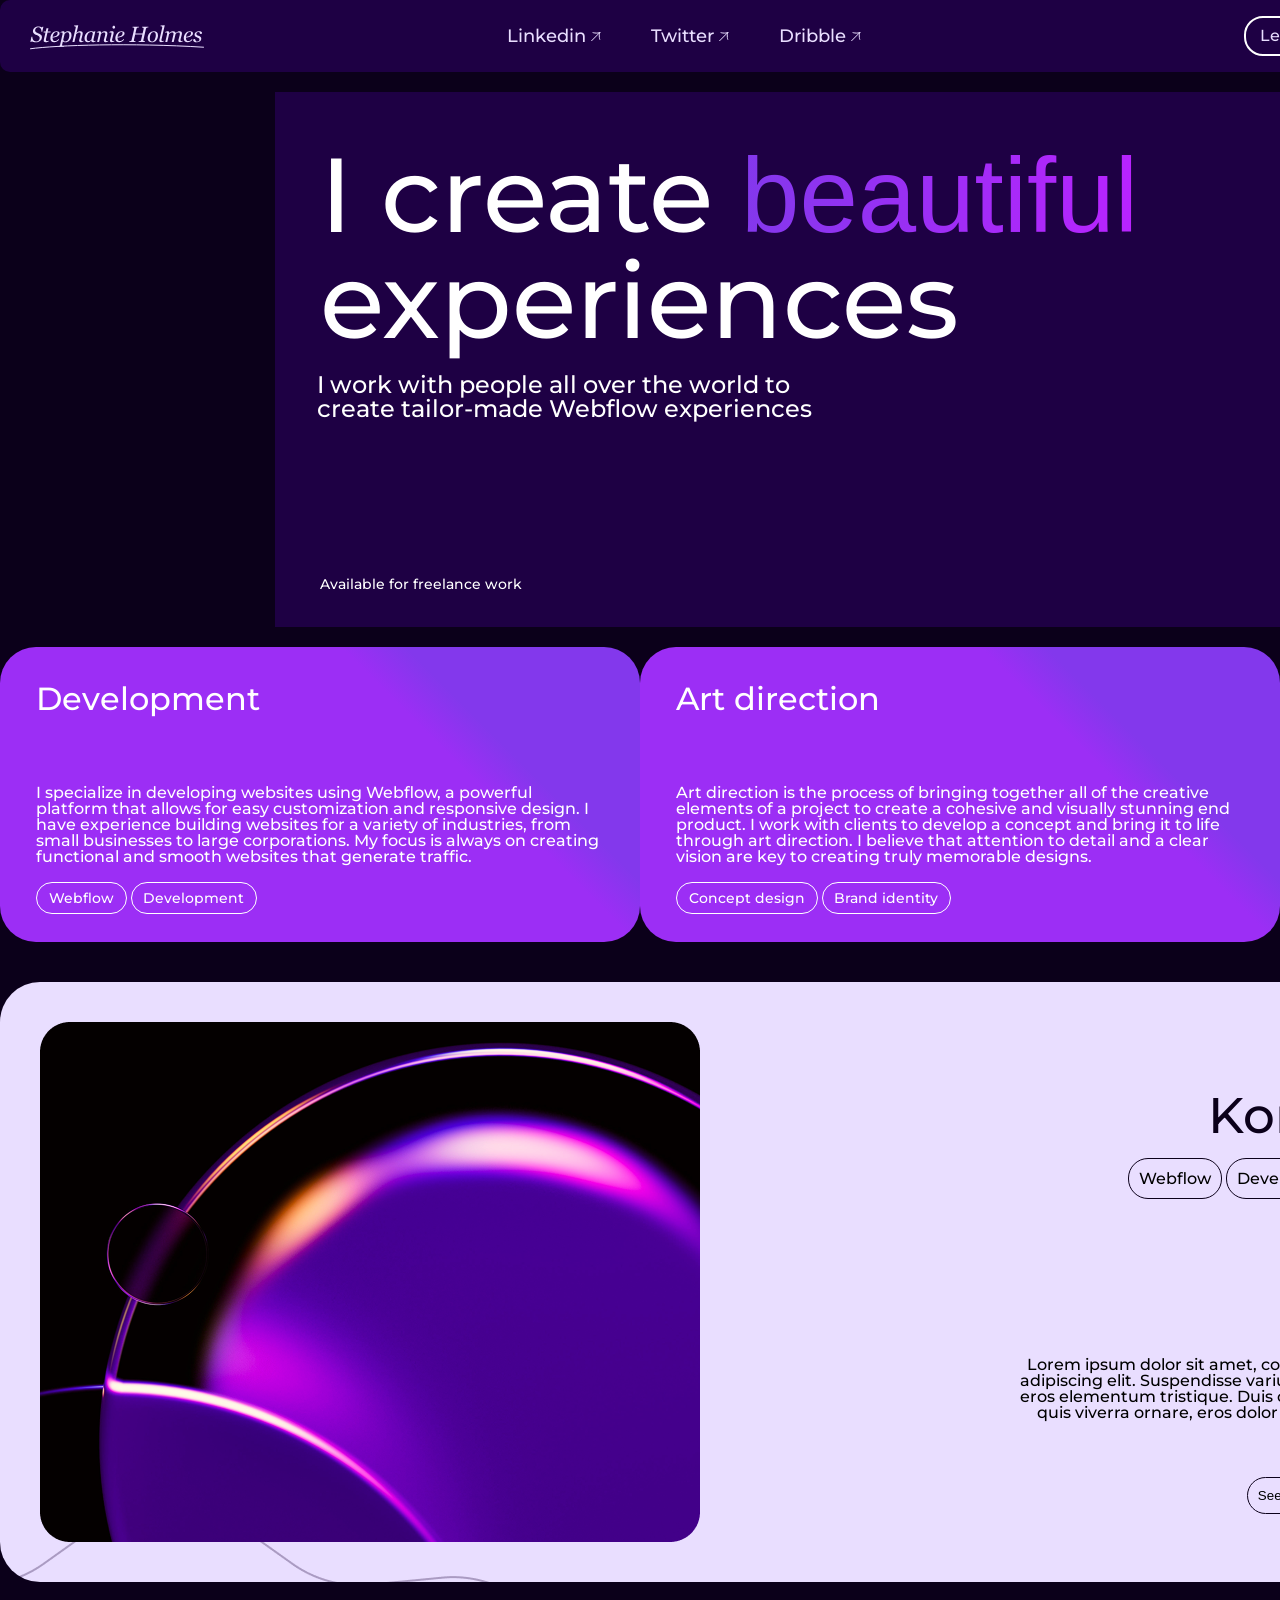
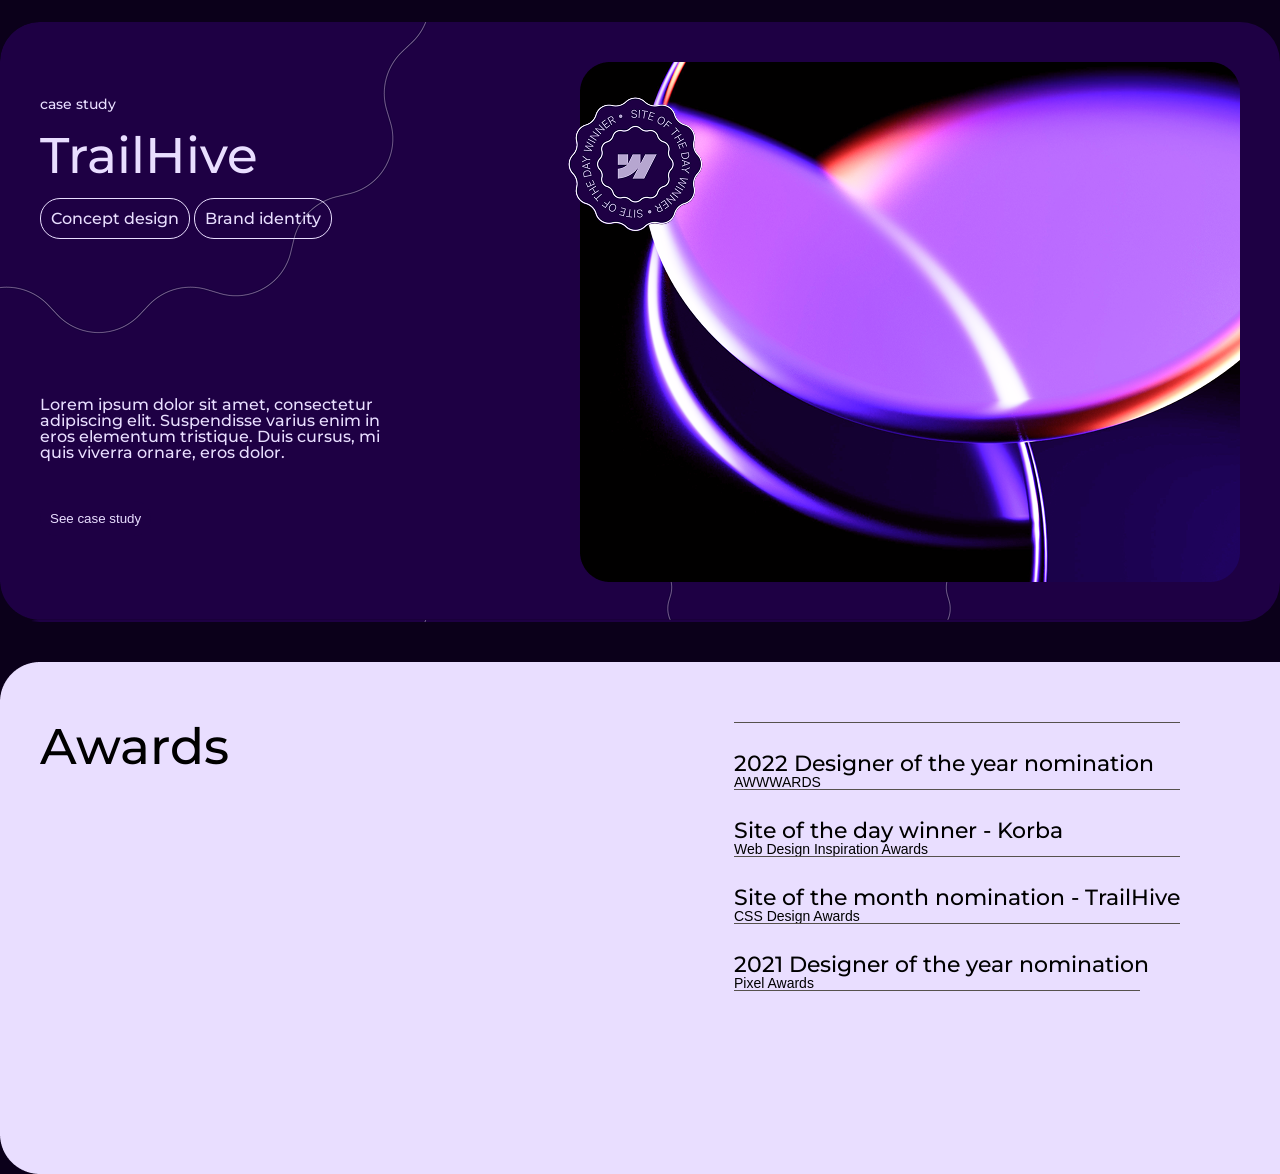
==== index.html @ e48e2aa1 "сделала предпоследнию секцию почти" ====
<!DOCTYPE html>
<html lang="ru">
    <head>
        <meta charset="UTF-8">
        <meta name="viewport" content="width=device-width, initial-scale=1.0">
        <title>Document</title>
        <link rel="stylesheet" href="/css/style.css">
    </head>
    <body>
        <!DOCTYPE html>
        <html lang="ru">
            <head>
                <meta charset="UTF-8">
                <meta name="viewport"
                    content="width=device-width, initial-scale=1.0">
                <title>Document</title>
                <link rel="stylesheet" href="/css/style.css">
            </head>
            <body>

                <header>
                    <div class="conteiner">
                        <div class="header_inner">
                            <img src="img/Navbar Brand.svg" alt="Логотип">
                            <nav>
                                <ul class="header_list">
                                    <li><a href class="header_link">Linkedin
                                            <img src="img/Arrow.svg"
                                                alt></a></li>
                                    <li><a href class="header_link">Twitter
                                            <img src="img/Arrow.svg"
                                                alt></a></li>
                                    <li><a href class="header_link">Dribble
                                            <img src="img/Arrow.svg"
                                                alt></a></li>

                                </ul>

                            </nav>
                            <a href class="header_button">Let’s talk <img
                                    src="img/Arrow.svg" alt></a>
                        </div>

                    </div>

                    <div class="text_logo">
                        <div class="conteiner">
                            <h1>I create <span>beautiful</span>
                                experiences</h1>
                            <h2>I work with people all over the world to
                                create tailor-made Webflow experiences</h2>

                            <div class="footer_section_one">

                                <p>Available for freelance work</p>
                                <img src="img/Image.svg" alt>

                            </div>
                        </div>
                    </div>
                </header>
                <div class="section-two">
                    <div class="conteinr">
                        <div class="cards">
                            <h2>Development</h2>
                            <p>I specialize in developing websites using
                                Webflow, a powerful platform that allows
                                for easy customization and responsive
                                design. I have experience building
                                websites for a variety of industries,
                                from small businesses to large
                                corporations. My focus is always on
                                creating functional and smooth websites
                                that generate traffic.</p>
                            <div class="section-two-low-inner">
                                <span>Webflow</span>
                                <span> Development</span>
                            </div>
                        </div>
                        <div class="cards">
                            <h2>Art direction</h2>
                            <p>Art direction is the process of bringing
                                together all of the creative elements of
                                a project to create a cohesive and
                                visually stunning end product. I work
                                with clients to develop a concept and
                                bring it to life through art direction.
                                I believe that attention to detail and a
                                clear vision are key to creating truly
                                memorable designs.</p>
                            <div class="section-two-low-inner">
                                <span>Concept design</span>
                                <span> Brand identity</span>
                            </div>

                        </div>
                    </div>
                </div>
                <div class="sector_theere">

                    <div class="conteiner">
                        <div class="sector_theere-flex">
                            <img src="img/image123.png" alt srcset
                                width="660px" height="520px"
                                class="img_wrapper">
                            <div class="sector_theere-text_box">
                                <h2>case study</p>
                                <h1>Korba</h1>
                                <span>Webflow</span>
                                <span> Development</span>
                                <p>Lorem ipsum dolor sit amet, consectetur
                                    adipiscing elit. Suspendisse varius enim in
                                    eros elementum tristique. Duis cursus, mi
                                    quis viverra ornare, eros dolor interdum
                                    nulla.</p>
                                <button class="sector_theere-button">See case
                                    study</button>
                            </div>

                        </div>
                    </div>
                </div>

                <div class="sector_for">

                    <div class="conteiner">
                        <div class="sector_for-flex">
                            <img src="img/Image_Wrapper.png" alt srcset
                                width="660x" height="520px" class="img_wrapper">
                            <img src="img/Badge.png" alt srcset class="badge"
                                width="145px" height="145px">
                            <div class="sector_for-text_box">
                                <h2>case study</p>
                                <h1>TrailHive</h1>
                                <span>Concept design</span>
                                <span> Brand identity</span>
                                <p>Lorem ipsum dolor sit amet, consectetur
                                    adipiscing elit. Suspendisse varius enim in
                                    eros elementum tristique. Duis
                                    cursus, mi quis viverra ornare, eros
                                    dolor.</p>
                                <button class="sector_for-button">See case
                                    study</button>
                            </div>

                        </div>
                    </div>
                </div>
                <div class="sector__five">
                    <div class="conteiner">
                         
                            
                           <div class="sector__five-flex">
                            <h1>Awards</h1>
                            <div class="sector__five__flex-text">
                            <p>2022 Designer of the year nomination</p> 
                            
                            <span>AWWWARDS</span>

                            <p>Site of the day winner - Korba</p> 
                            
                            <span>Web Design Inspiration Awards</span>
                            <p>Site of the month nomination - TrailHive</p> 
                           
                            <span>CSS Design Awards</span>
                            <p>2021 Designer of the year nomination</p> 
                            
                            <span class="border__bottom">Pixel Awards</span>
                            </div>
                            </div>
                            </div>
                            </div>
                            </div>
                        </div>
                    </div>
                </div>
            </body>
        </html>
    </body>
</html>
---- css/style.css ----
@import 'basic/reser.css';
@import 'basic/fonts.css';
@import 'basic/vars.css';
@import 'basic/global.css';



@import 'comp/bth.css';
@import 'comp/header.css';
@import 'comp/footer.css';
---- css/style.css ----
@import 'basic/reser.css';
@import 'basic/fonts.css';
@import 'basic/vars.css';
@import 'basic/global.css';



@import 'comp/bth.css';
@import 'comp/header.css';
@import 'comp/footer.css';
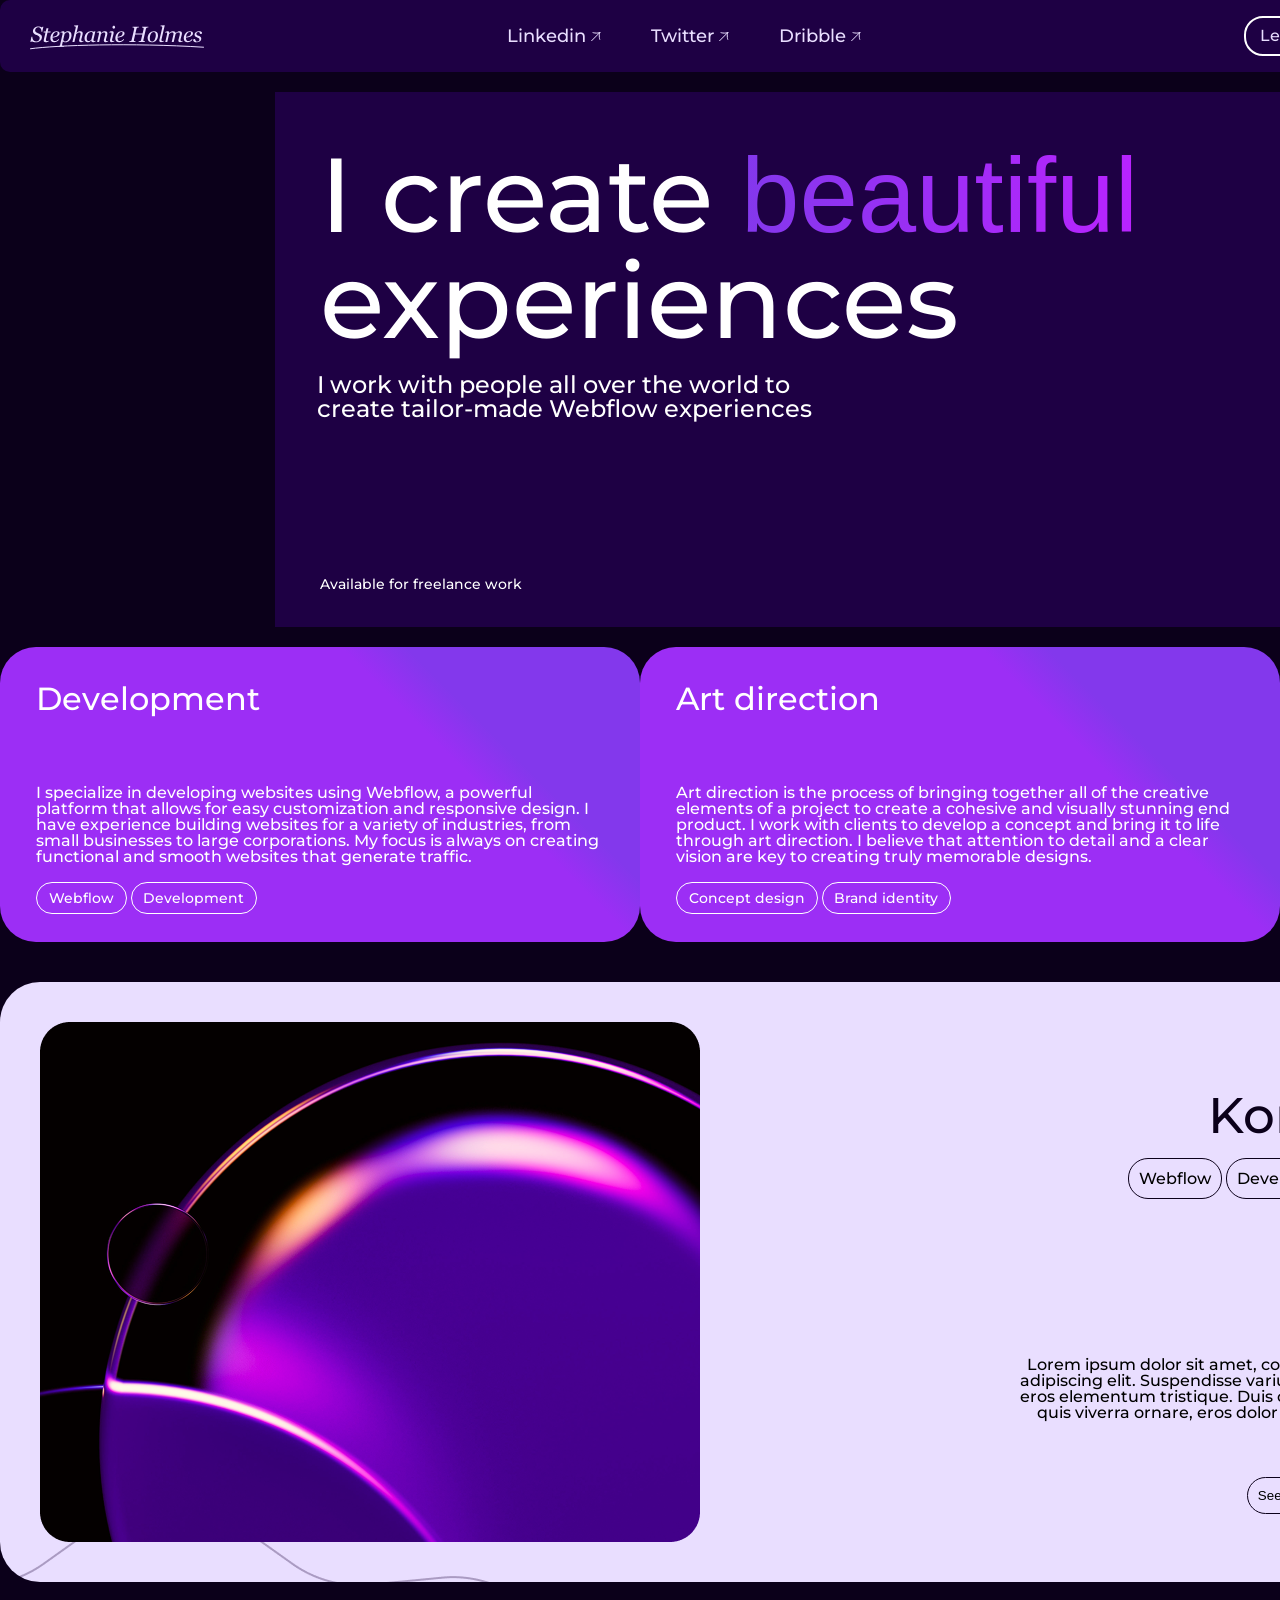
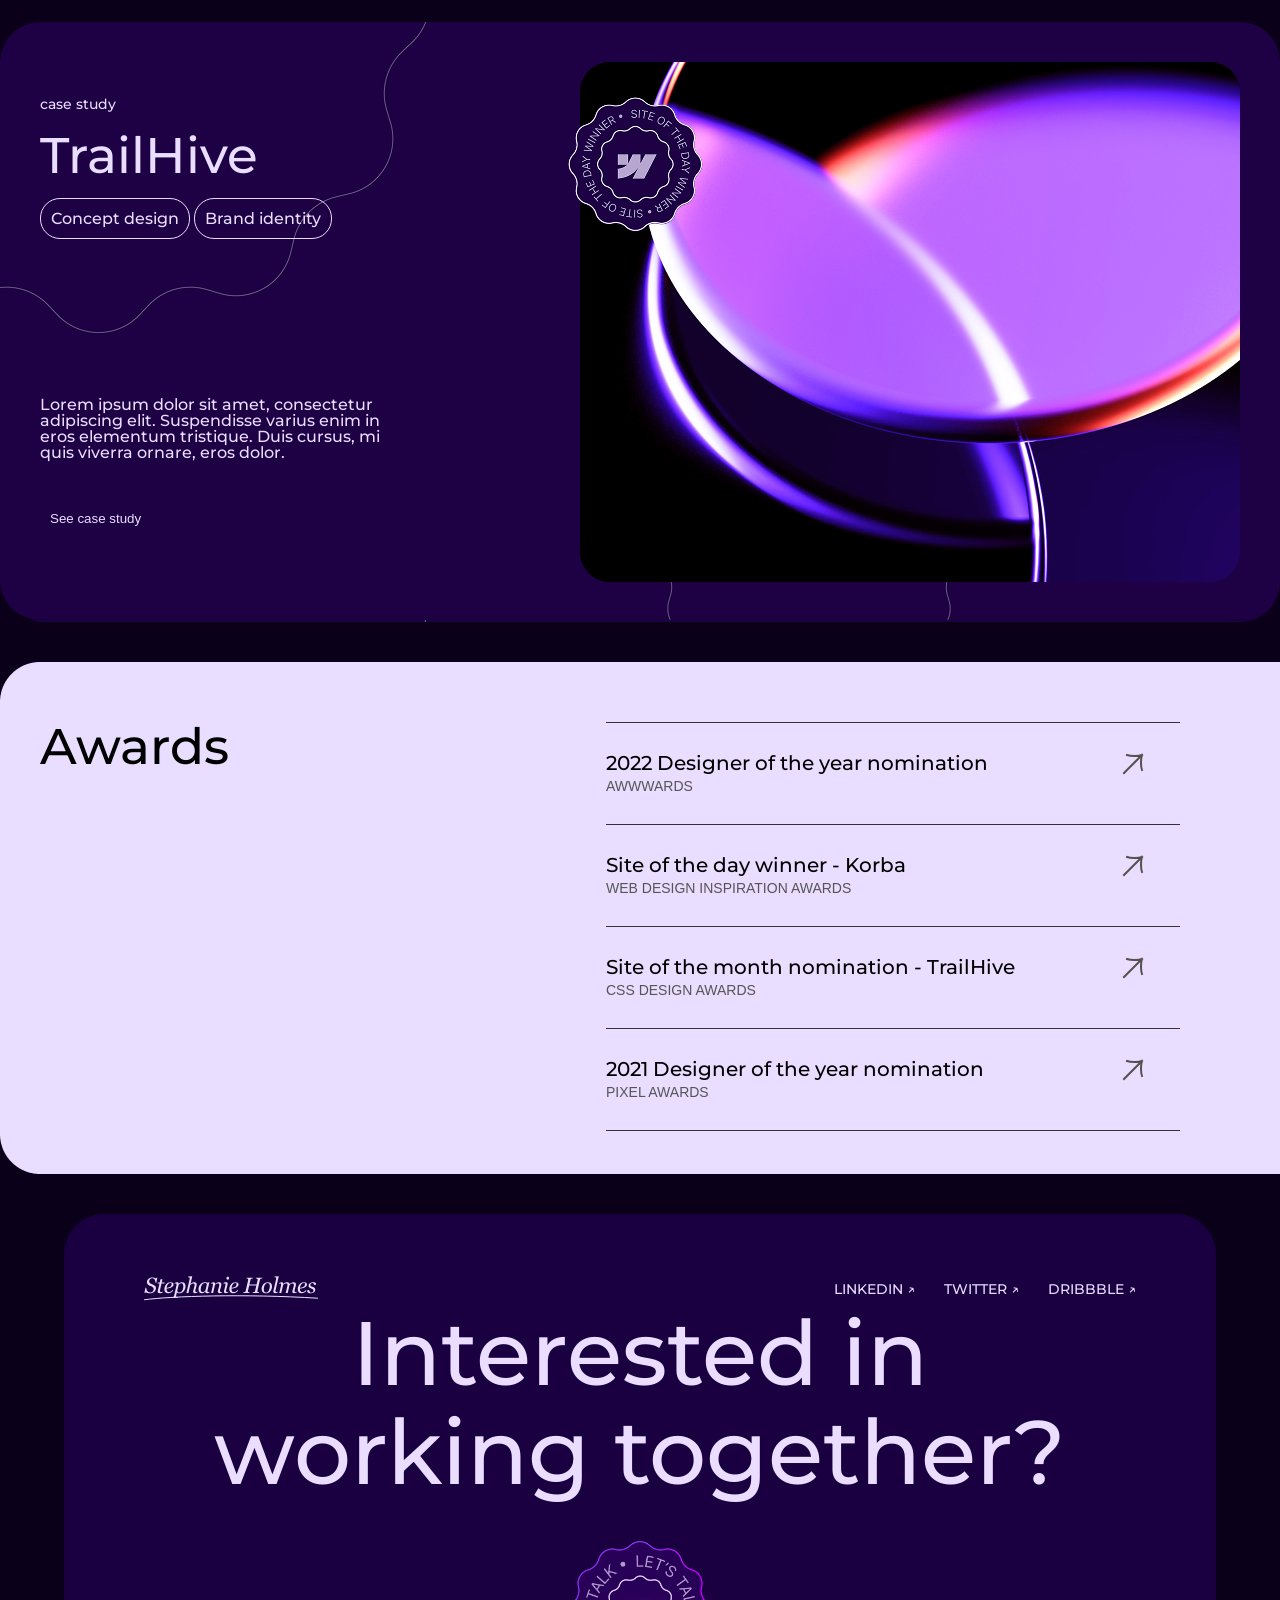
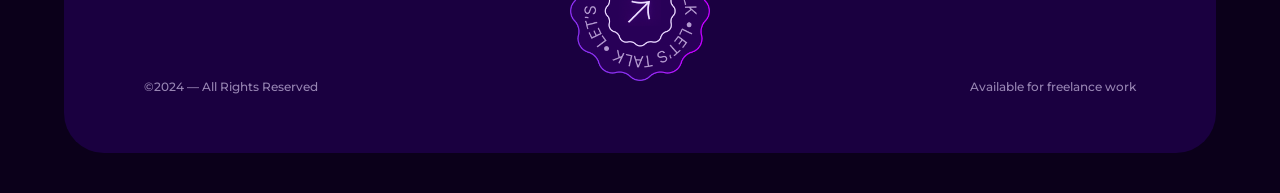
==== commit c8ba99cc: "все сделал,остались некоторые изменения" ====
--- a/index.html
+++ b/index.html
@@ -146,30 +146,75 @@
                         </div>
                     </div>
                 </div>
-                <div class="sector__five">
-                    <div class="conteiner">
-                         
-                            
-                           <div class="sector__five-flex">
-                            <h1>Awards</h1>
-                            <div class="sector__five__flex-text">
-                            <p>2022 Designer of the year nomination</p> 
-                            
-                            <span>AWWWARDS</span>
-
-                            <p>Site of the day winner - Korba</p> 
-                            
-                            <span>Web Design Inspiration Awards</span>
-                            <p>Site of the month nomination - TrailHive</p> 
-                           
-                            <span>CSS Design Awards</span>
-                            <p>2021 Designer of the year nomination</p> 
-                            
-                            <span class="border__bottom">Pixel Awards</span>
-                            </div>
-                            </div>
-                            </div>
-                            </div>
+        <div class="sector__five">
+    <div class="conteiner">
+        <div class="sector__five-flex">
+            <h1>Awards</h1>
+            
+            <div class="sector__five__flex-text">
+              
+<div class="awards-container">
+    <a href="#" class="award-item">
+        <div class="award-text-group">
+            <h3 class="award-title">2022 Designer of the year nomination</h3>
+            <span class="award-source">AWWWARDS</span>
+        </div>
+        <div class="award-arrow"><img src="/img/arrow2.svg" alt="" srcset=""></div>
+    </a>
+
+    <a href="#" class="award-item">
+        <div class="award-text-group">
+            <h3 class="award-title">Site of the day winner - Korba</h3>
+            <span class="award-source">WEB DESIGN INSPIRATION AWARDS</span>
+        </div>
+        <div class="award-arrow"><img src="/img/arrow2.svg" alt="" srcset=""></div>
+    </a>
+
+    <a href="#" class="award-item">
+        <div class="award-text-group">
+            <h3 class="award-title">Site of the month nomination - TrailHive</h3>
+            <span class="award-source">CSS DESIGN AWARDS</span>
+        </div>
+        <div class="award-arrow"><img src="/img/arrow2.svg" alt="" srcset=""></div>
+    </a>
+
+    <a href="#" class="award-item">
+        <div class="award-text-group">
+            <h3 class="award-title">2021 Designer of the year nomination</h3>
+            <span class="award-source">PIXEL AWARDS</span>
+        </div>
+        <div class="award-arrow"><img src="/img/arrow2.svg" alt="" srcset=""></div>
+    </a>
+</div>
+            </div>
+        </div>
+    </div>
+</div>
+
+<footer class="footer">
+  <div class="footer-row footer-top">
+    <div class="footer-logo"><img src="/img/Navbar Brand.svg" alt="" srcset=""></div>
+    <nav class="footer-nav">
+      <a href="#">LINKEDIN ↗</a>
+      <a href="#">TWITTER ↗</a>
+      <a href="#">DRIBBBLE ↗</a>
+    </nav>
+  </div>
+
+  <div class="footer-center">
+    <h2 class="footer-title">Interested in<br>working together?</h2>
+    
+    <div class="footer-badge">
+      <img src="/img/arrow_img.svg" alt="Let's talk" class="badge-text">
+     
+    </div>
+  </div>
+
+  <div class="footer-row footer-bottom">
+    <div class="footer-copy">©2024 — All Rights Reserved</div>
+    <div class="footer-status">Available for freelance work</div>
+  </div>
+</footer>
                             </div>
                         </div>
                     </div>
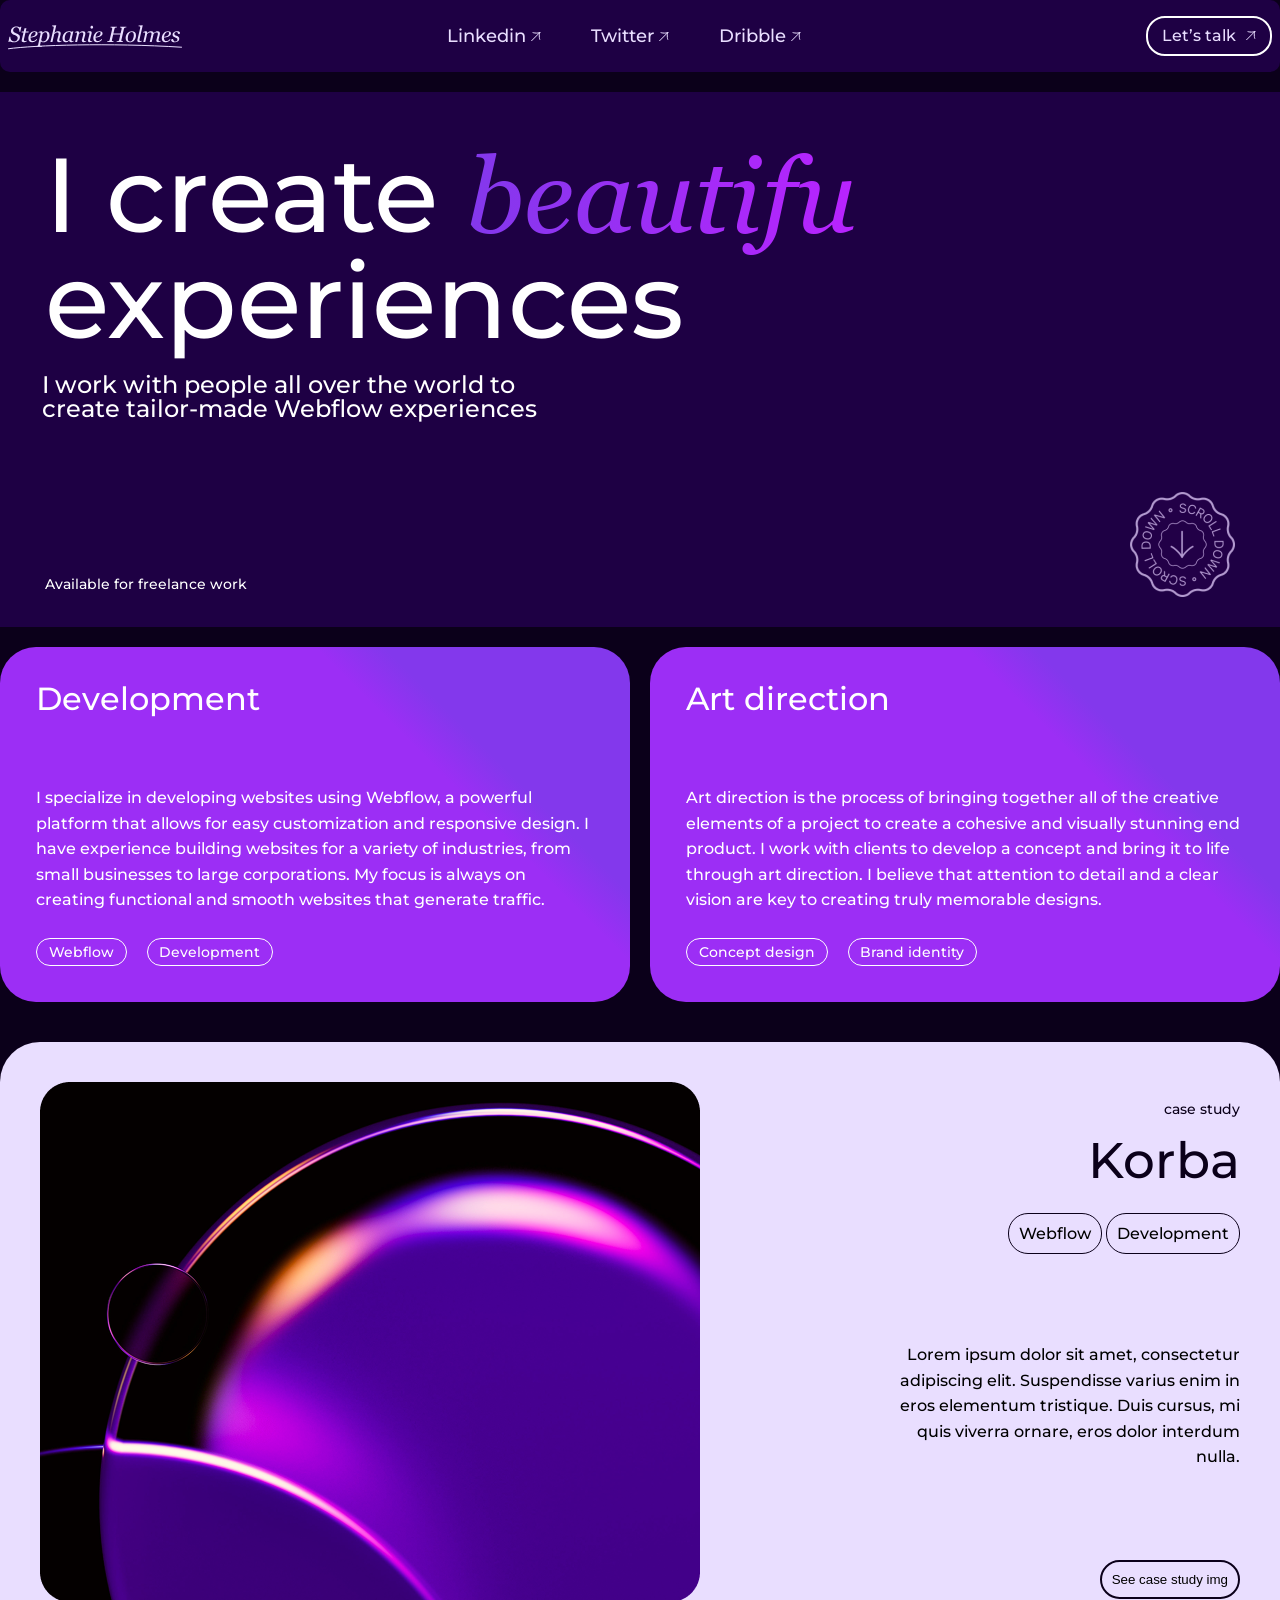
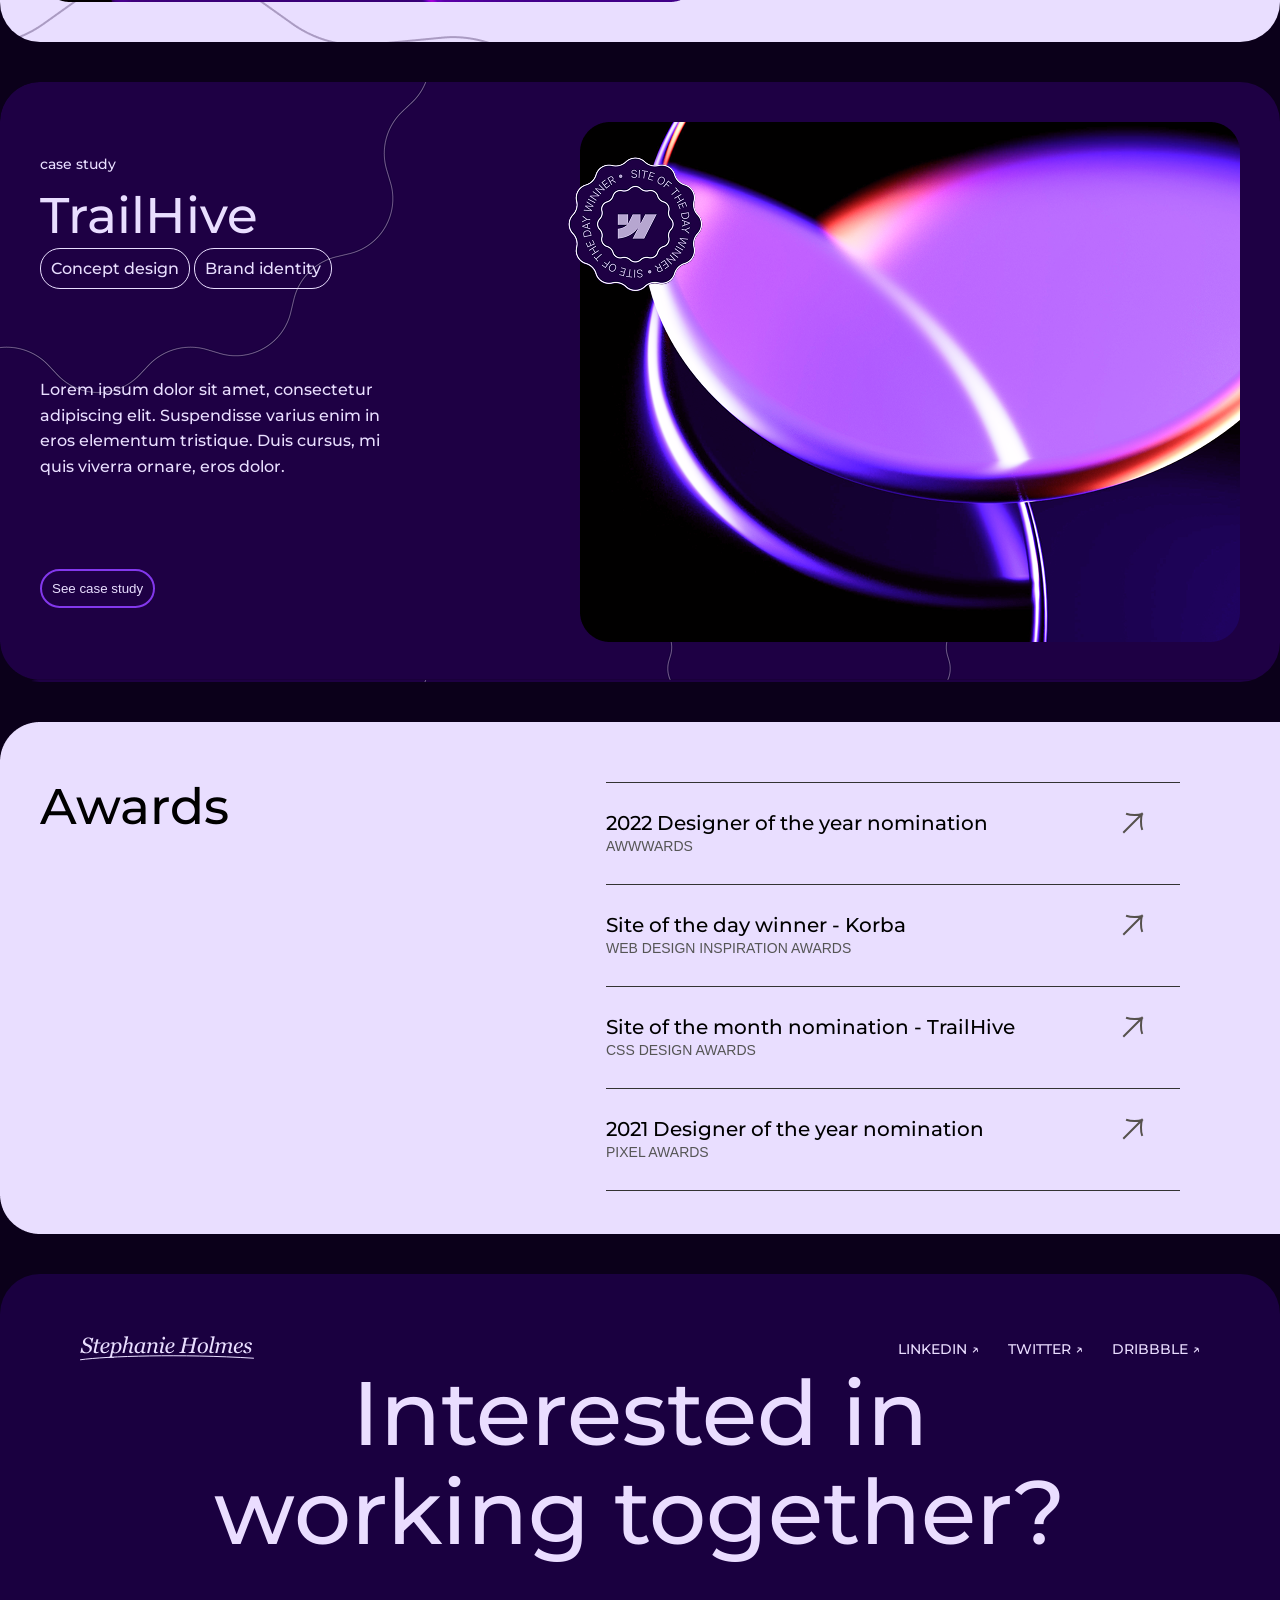
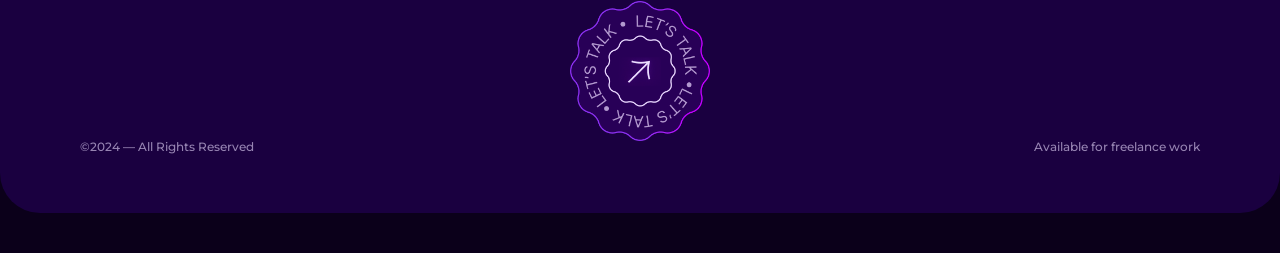
==== commit cc455820: "OK" ====
--- a/index.html
+++ b/index.html
@@ -45,7 +45,7 @@
 
                     <div class="text_logo">
                         <div class="conteiner">
-                            <h1>I create <span>beautiful</span>
+                            <h1>I create <span>beautifu</span>
                                 experiences</h1>
                             <h2>I work with people all over the world to
                                 create tailor-made Webflow experiences</h2>
@@ -104,7 +104,7 @@
                                 width="660px" height="520px"
                                 class="img_wrapper">
                             <div class="sector_theere-text_box">
-                                <h2>case study</p>
+                                <h2>case study</h2>
                                 <h1>Korba</h1>
                                 <span>Webflow</span>
                                 <span> Development</span>
@@ -114,7 +114,7 @@
                                     quis viverra ornare, eros dolor interdum
                                     nulla.</p>
                                 <button class="sector_theere-button">See case
-                                    study</button>
+                                    study img</button>
                             </div>
 
                         </div>
@@ -130,7 +130,7 @@
                             <img src="img/Badge.png" alt srcset class="badge"
                                 width="145px" height="145px">
                             <div class="sector_for-text_box">
-                                <h2>case study</p>
+                                <h2>case study</h2>
                                 <h1>TrailHive</h1>
                                 <span>Concept design</span>
                                 <span> Brand identity</span>
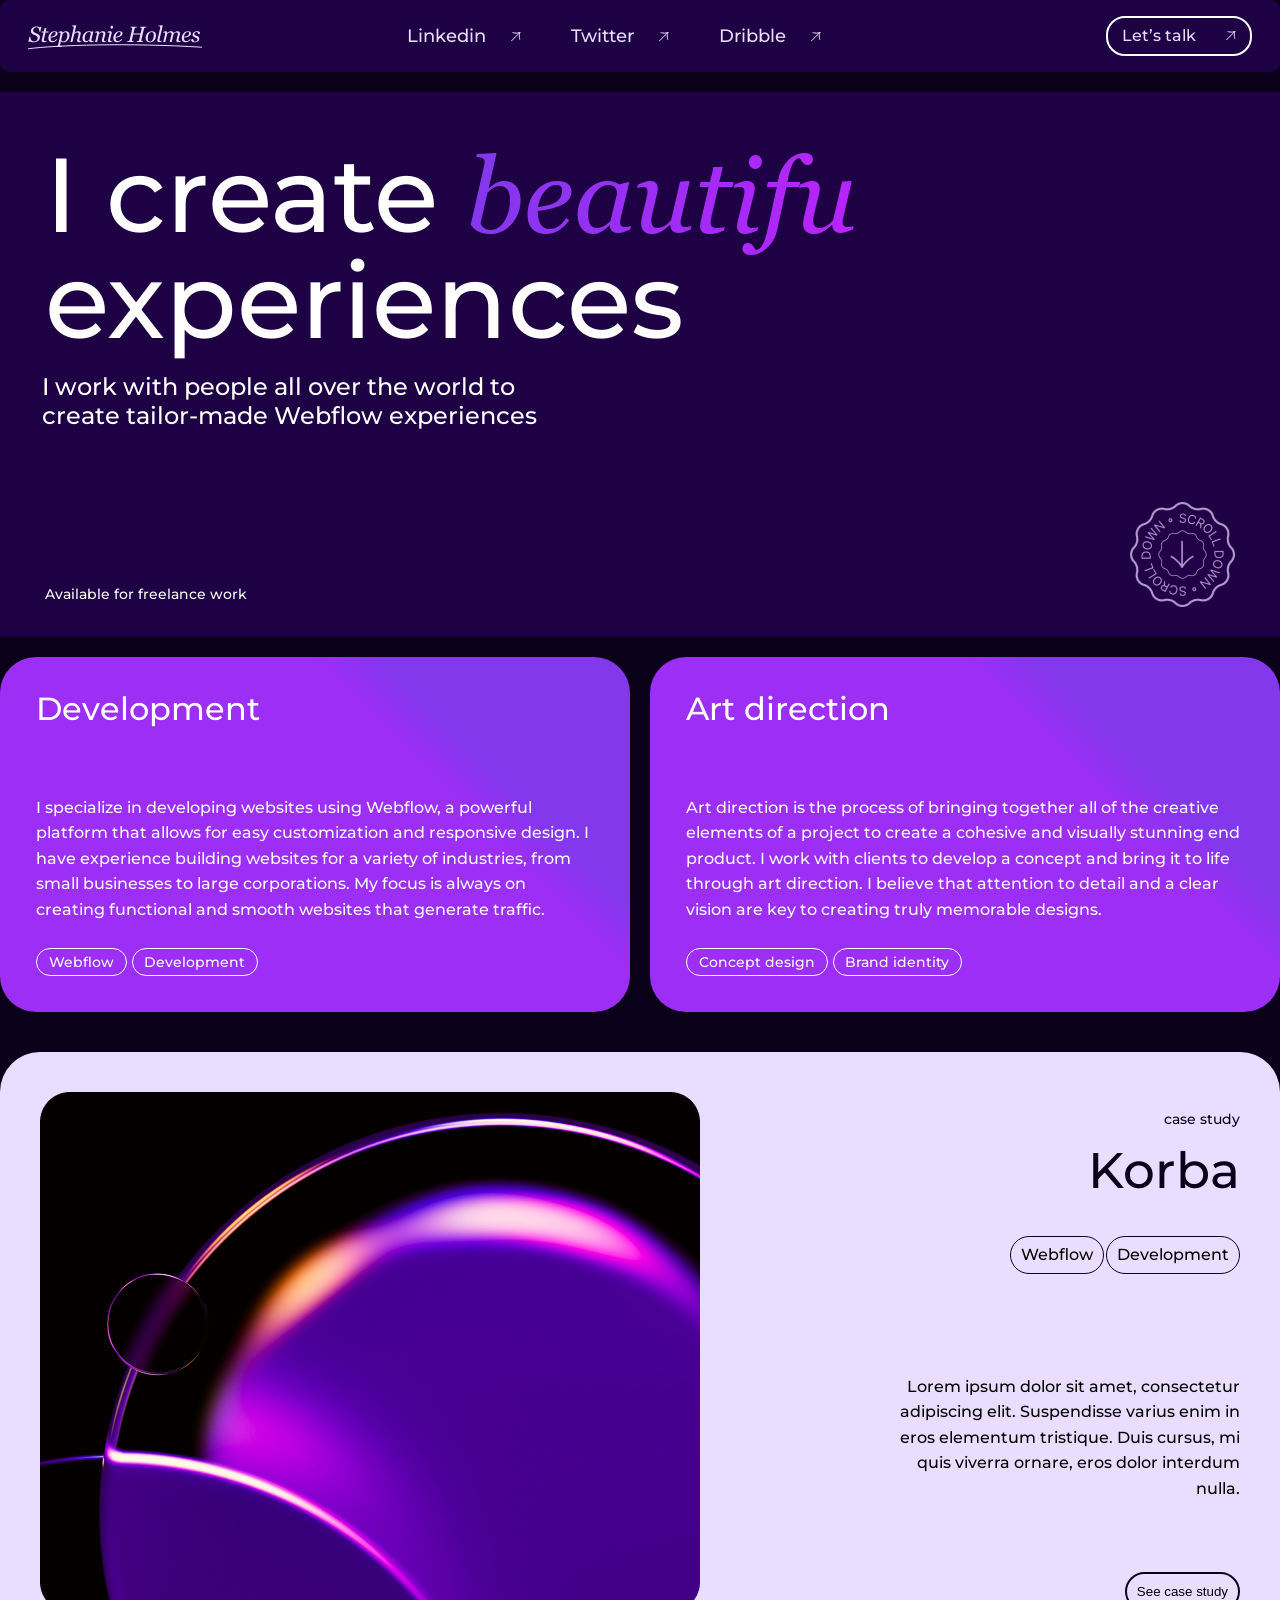
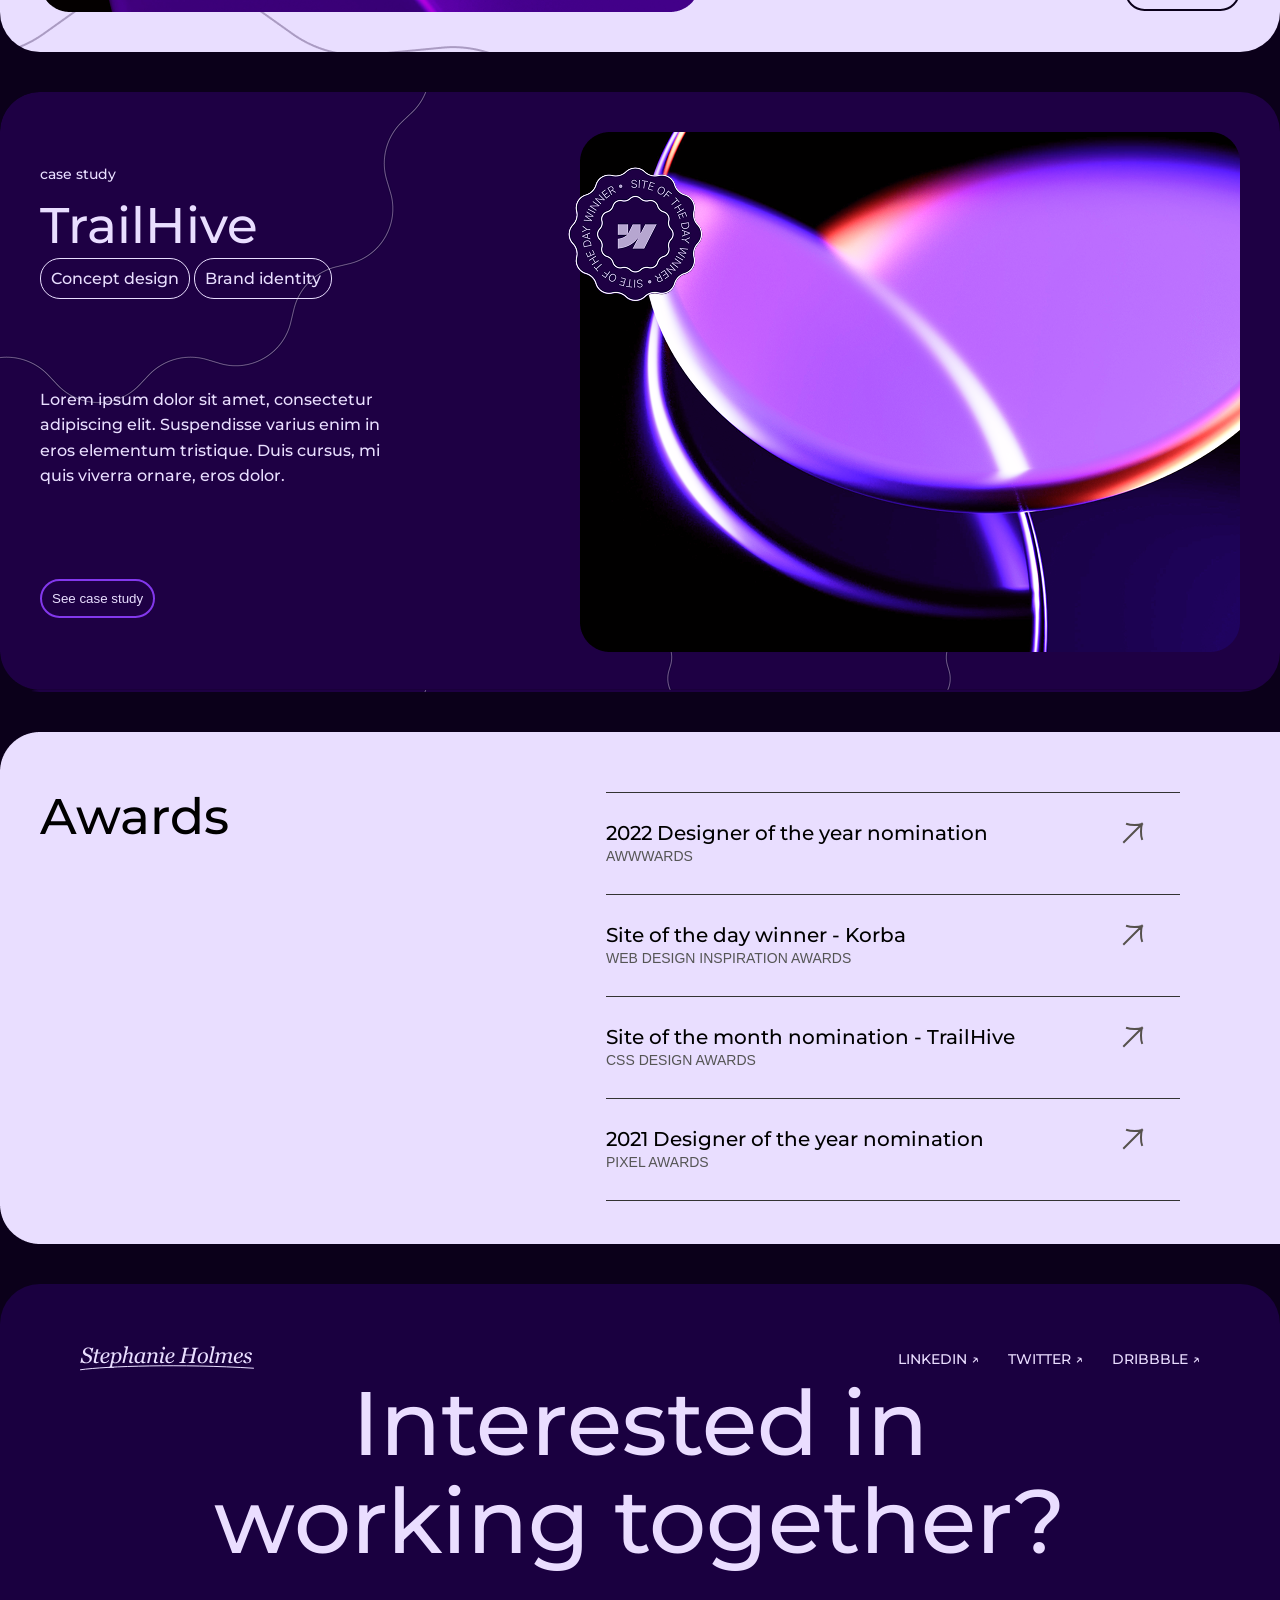
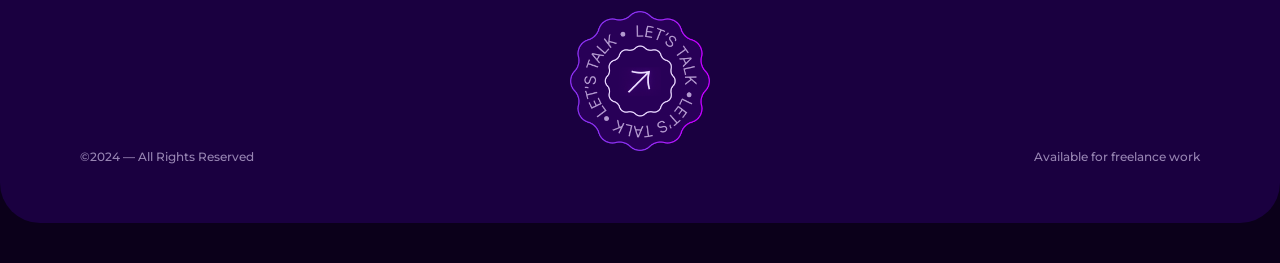
==== commit 4e2a21e8: "Сделал,сделал но плохо" ====
--- a/index.html
+++ b/index.html
@@ -106,15 +106,17 @@
                             <div class="sector_theere-text_box">
                                 <h2>case study</h2>
                                 <h1>Korba</h1>
+                                <div class="flex_span">
                                 <span>Webflow</span>
                                 <span> Development</span>
+                                </div>
                                 <p>Lorem ipsum dolor sit amet, consectetur
                                     adipiscing elit. Suspendisse varius enim in
                                     eros elementum tristique. Duis cursus, mi
                                     quis viverra ornare, eros dolor interdum
                                     nulla.</p>
                                 <button class="sector_theere-button">See case
-                                    study img</button>
+                                    study</button>
                             </div>
 
                         </div>
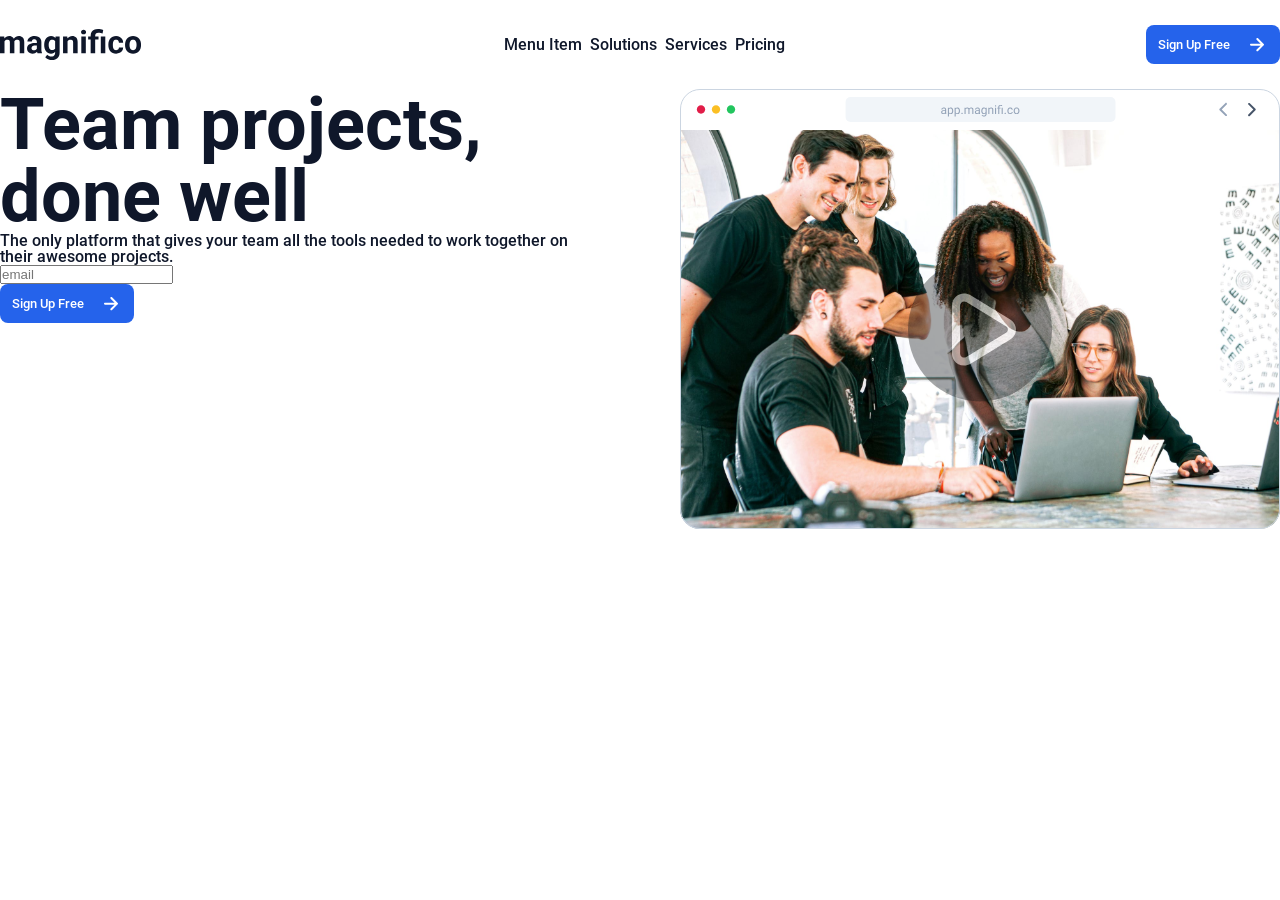
==== commit b3309377: "jj" ====
--- a/index.html
+++ b/index.html
@@ -3,225 +3,55 @@
     <head>
         <meta charset="UTF-8">
         <meta name="viewport" content="width=device-width, initial-scale=1.0">
+        <link rel="stylesheet" href="/css/style.css">
         <title>Document</title>
-        <link rel="stylesheet" href="/css/style.css">
     </head>
     <body>
-        <!DOCTYPE html>
-        <html lang="ru">
-            <head>
-                <meta charset="UTF-8">
-                <meta name="viewport"
-                    content="width=device-width, initial-scale=1.0">
-                <title>Document</title>
-                <link rel="stylesheet" href="/css/style.css">
-            </head>
-            <body>
+        <div class="wrapper">
+            <header>
+                <div class="conteiner">
 
-                <header>
-                    <div class="conteiner">
-                        <div class="header_inner">
-                            <img src="img/Navbar Brand.svg" alt="Логотип">
-                            <nav>
-                                <ul class="header_list">
-                                    <li><a href class="header_link">Linkedin
-                                            <img src="img/Arrow.svg"
-                                                alt></a></li>
-                                    <li><a href class="header_link">Twitter
-                                            <img src="img/Arrow.svg"
-                                                alt></a></li>
-                                    <li><a href class="header_link">Dribble
-                                            <img src="img/Arrow.svg"
-                                                alt></a></li>
+                    <div class="header_inner">
+                        <img src="img/magnifico.svg" alt="Логотип">
+                        <nav>
+                            <ul class="header_list">
+                                <li><a href class="header_link">Menu Item
+                                    </a></li>
+                                <li><a href class="header_link">Solutions
+                                    </a></li>
+                                <li><a href
+                                        class="header_link">Services</a></li>
+                                <li><a href class="header_link">Pricing</a></li>
+                            </ul>
 
-                                </ul>
-
-                            </nav>
-                            <a href class="header_button">Let’s talk <img
-                                    src="img/Arrow.svg" alt></a>
-                        </div>
-
+                        </nav>
+                        <button class="header_Button">Sign Up Free <img
+                                src="/img/Vector.svg" alt></button>
                     </div>
 
-                    <div class="text_logo">
-                        <div class="conteiner">
-                            <h1>I create <span>beautifu</span>
-                                experiences</h1>
-                            <h2>I work with people all over the world to
-                                create tailor-made Webflow experiences</h2>
+                </div>
+            </header>
 
-                            <div class="footer_section_one">
-
-                                <p>Available for freelance work</p>
-                                <img src="img/Image.svg" alt>
-
-                            </div>
-                        </div>
-                    </div>
-                </header>
-                <div class="section-two">
-                    <div class="conteinr">
-                        <div class="cards">
-                            <h2>Development</h2>
-                            <p>I specialize in developing websites using
-                                Webflow, a powerful platform that allows
-                                for easy customization and responsive
-                                design. I have experience building
-                                websites for a variety of industries,
-                                from small businesses to large
-                                corporations. My focus is always on
-                                creating functional and smooth websites
-                                that generate traffic.</p>
-                            <div class="section-two-low-inner">
-                                <span>Webflow</span>
-                                <span> Development</span>
-                            </div>
-                        </div>
-                        <div class="cards">
-                            <h2>Art direction</h2>
-                            <p>Art direction is the process of bringing
-                                together all of the creative elements of
-                                a project to create a cohesive and
-                                visually stunning end product. I work
-                                with clients to develop a concept and
-                                bring it to life through art direction.
-                                I believe that attention to detail and a
-                                clear vision are key to creating truly
-                                memorable designs.</p>
-                            <div class="section-two-low-inner">
-                                <span>Concept design</span>
-                                <span> Brand identity</span>
-                            </div>
-
-                        </div>
-                    </div>
-                </div>
-                <div class="sector_theere">
-
-                    <div class="conteiner">
-                        <div class="sector_theere-flex">
-                            <img src="img/image123.png" alt srcset
-                                width="660px" height="520px"
-                                class="img_wrapper">
-                            <div class="sector_theere-text_box">
-                                <h2>case study</h2>
-                                <h1>Korba</h1>
-                                <div class="flex_span">
-                                <span>Webflow</span>
-                                <span> Development</span>
-                                </div>
-                                <p>Lorem ipsum dolor sit amet, consectetur
-                                    adipiscing elit. Suspendisse varius enim in
-                                    eros elementum tristique. Duis cursus, mi
-                                    quis viverra ornare, eros dolor interdum
-                                    nulla.</p>
-                                <button class="sector_theere-button">See case
-                                    study</button>
-                            </div>
-
-                        </div>
-                    </div>
-                </div>
-
-                <div class="sector_for">
-
-                    <div class="conteiner">
-                        <div class="sector_for-flex">
-                            <img src="img/Image_Wrapper.png" alt srcset
-                                width="660x" height="520px" class="img_wrapper">
-                            <img src="img/Badge.png" alt srcset class="badge"
-                                width="145px" height="145px">
-                            <div class="sector_for-text_box">
-                                <h2>case study</h2>
-                                <h1>TrailHive</h1>
-                                <span>Concept design</span>
-                                <span> Brand identity</span>
-                                <p>Lorem ipsum dolor sit amet, consectetur
-                                    adipiscing elit. Suspendisse varius enim in
-                                    eros elementum tristique. Duis
-                                    cursus, mi quis viverra ornare, eros
-                                    dolor.</p>
-                                <button class="sector_for-button">See case
-                                    study</button>
-                            </div>
-
-                        </div>
-                    </div>
-                </div>
-        <div class="sector__five">
-    <div class="conteiner">
-        <div class="sector__five-flex">
-            <h1>Awards</h1>
-            
-            <div class="sector__five__flex-text">
-              
-<div class="awards-container">
-    <a href="#" class="award-item">
-        <div class="award-text-group">
-            <h3 class="award-title">2022 Designer of the year nomination</h3>
-            <span class="award-source">AWWWARDS</span>
-        </div>
-        <div class="award-arrow"><img src="/img/arrow2.svg" alt="" srcset=""></div>
-    </a>
-
-    <a href="#" class="award-item">
-        <div class="award-text-group">
-            <h3 class="award-title">Site of the day winner - Korba</h3>
-            <span class="award-source">WEB DESIGN INSPIRATION AWARDS</span>
-        </div>
-        <div class="award-arrow"><img src="/img/arrow2.svg" alt="" srcset=""></div>
-    </a>
-
-    <a href="#" class="award-item">
-        <div class="award-text-group">
-            <h3 class="award-title">Site of the month nomination - TrailHive</h3>
-            <span class="award-source">CSS DESIGN AWARDS</span>
-        </div>
-        <div class="award-arrow"><img src="/img/arrow2.svg" alt="" srcset=""></div>
-    </a>
-
-    <a href="#" class="award-item">
-        <div class="award-text-group">
-            <h3 class="award-title">2021 Designer of the year nomination</h3>
-            <span class="award-source">PIXEL AWARDS</span>
-        </div>
-        <div class="award-arrow"><img src="/img/arrow2.svg" alt="" srcset=""></div>
-    </a>
+            <section class="section__hero">
+                <div class="conteiner">
+                    <div class="section__hero-flex">
+<div class="hero__block-text">
+<h1>Team projects, done well</h1>
+<p>The only platform that gives your team all the tools needed to work together on their awesome projects. </p>
+<div class="block-text-inner">
+    <input type="email" placeholder="email">  <button class="header_Button">Sign Up Free <img
+                                src="/img/Vector.svg" alt></button>
 </div>
-            </div>
-        </div>
-    </div>
+</div>
+<div class="hero__block-image">
+    <img src="/img/Left.svg" alt="" width="600px" height="440px">
 </div>
 
-<footer class="footer">
-  <div class="footer-row footer-top">
-    <div class="footer-logo"><img src="/img/Navbar Brand.svg" alt="" srcset=""></div>
-    <nav class="footer-nav">
-      <a href="#">LINKEDIN ↗</a>
-      <a href="#">TWITTER ↗</a>
-      <a href="#">DRIBBBLE ↗</a>
-    </nav>
-  </div>
 
-  <div class="footer-center">
-    <h2 class="footer-title">Interested in<br>working together?</h2>
-    
-    <div class="footer-badge">
-      <img src="/img/arrow_img.svg" alt="Let's talk" class="badge-text">
-     
-    </div>
-  </div>
 
-  <div class="footer-row footer-bottom">
-    <div class="footer-copy">©2024 — All Rights Reserved</div>
-    <div class="footer-status">Available for freelance work</div>
-  </div>
-</footer>
-                            </div>
-                        </div>
-                    </div>
+</div>
                 </div>
-            </body>
-        </html>
+            </section>
+        </div>
     </body>
 </html>
--- a/css/style.css
+++ b/css/style.css
@@ -1,4 +1,4 @@
-@import 'basic/reser.css';
+@import 'basic/reset.css';
 @import 'basic/fonts.css';
 @import 'basic/vars.css';
 @import 'basic/global.css';
